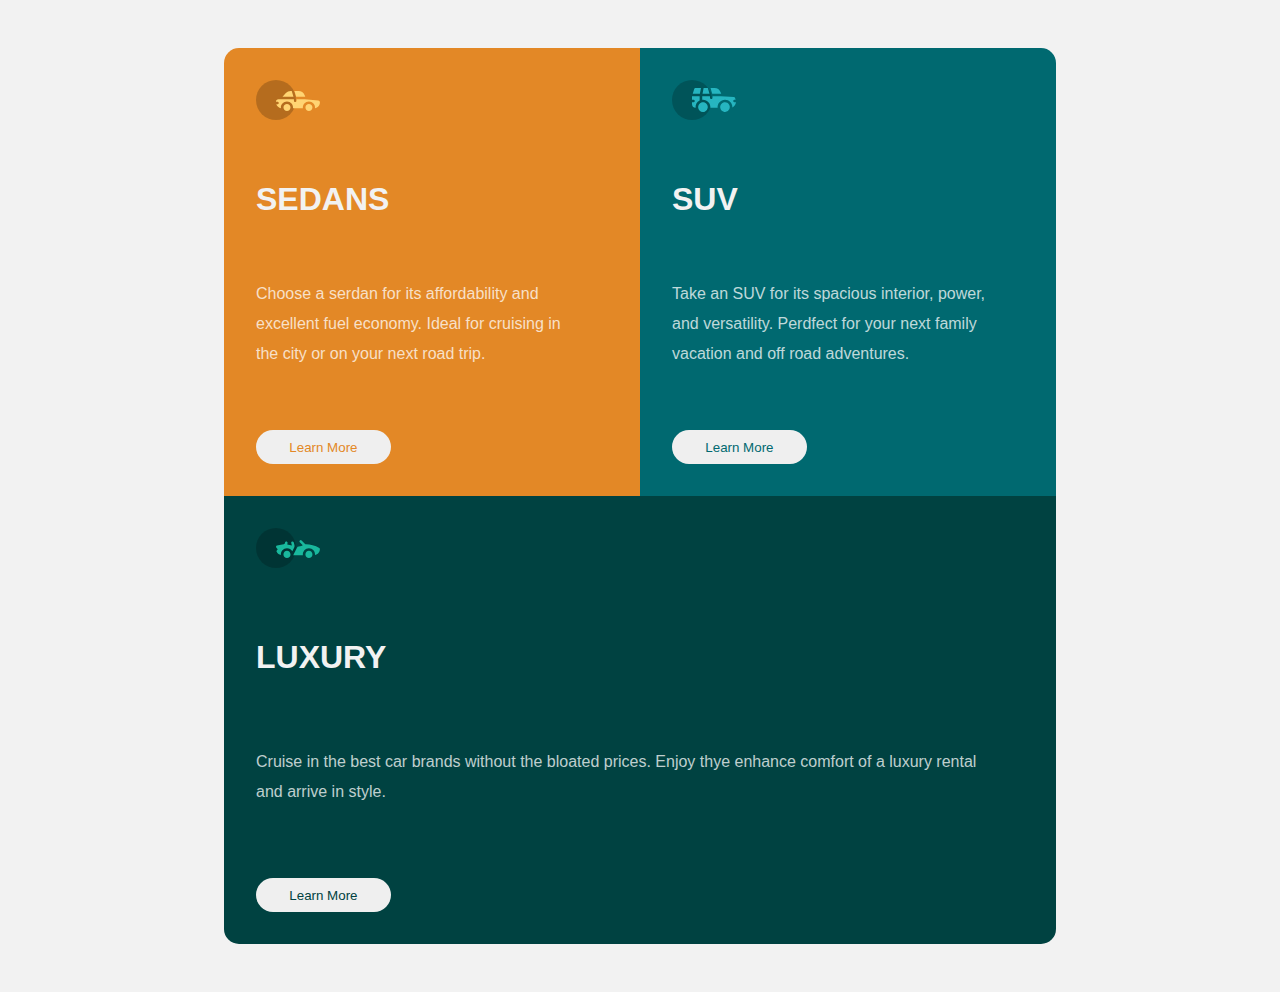
==== Layout-task/FlexBoxCard/index.html @ 5d3fbfa5 "FlexBox cards layout fully responsive" ====
<!DOCTYPE html>
<html lang="en">

<head>
  <meta charset="UTF-8">
  <meta http-equiv="X-UA-Compatible" content="IE=edge">
  <meta name="viewport" content="width=device-width, initial-scale=1.0">
  <title>Flex Box Card</title>
  <link rel="stylesheet" href="style.css">
  <link rel="preconnect" href="https://fonts.googleapis.com">

</head>

<body>
  <main>
    <div class="first-card">
      <img src="./Flexbox-tools/Copy of icon-sedans.svg" alt="serdan icon">
      <h1>SEDANS</h1>
      <p>
        Choose a serdan for its affordability and excellent fuel economy. Ideal for cruising in the city or on your next
        road trip.
      </p>
      <button>
        Learn More
      </button>

    </div>
    <div class="second-card">
      <img src="./Flexbox-tools/Copy of icon-suvs.svg" alt="suv icon">
      <h1>SUV</h1>
      <p>
        Take an SUV for its spacious interior, power, and versatility. Perdfect for your next family vacation and off
        road adventures.
      </p>
      <button>
        Learn More
      </button>

    </div>
    <div class="third-card">
      <img src="./Flexbox-tools/Copy of icon-luxury.svg" alt="luxury icon">
      <h1>LUXURY</h1>
      <p>
        Cruise in the best car brands without the bloated prices. Enjoy thye enhance comfort of a luxury rental and
        arrive in style.
      </p>
      <button>
        Learn More
      </button>

    </div>

  </main>


</body>

</html>
---- Layout-task/FlexBoxCard/style.css ----
:root {
  --BrightOrange: hsl(31, 77%, 52%);
  --DaryCyan: hsl(184, 100%, 22%);
  --VeryDarkCyan: hsl(179, 100%, 13%);
  --paragraph-TW: hsla(0, 0%, 100%, 0.75);
  --Background-heading-button-VLG: hsl(0, 0%, 95%);
}
* {
  margin: 0;
  padding: 0;
  box-sizing: border-box;
  font-family: "Lexend Deca", sans-serif;
}

/* typography */

h1 {
  color: var(--Background-heading-button-VLG);
}

p {
  color: var(--paragraph-TW);
  line-height: 30px;
  padding-right: 2em;
}

/* body */

body {
  background: var(--Background-heading-button-VLG);
  padding: 3em 14em;
  min-width: 667px;
}

/* main */

main {
  margin: auto;
  display: flex;
  flex-wrap: wrap;
  justify-content: center;
  align-items: center;
}

/* cards */

div {
  flex: 1 1 300px;
  height: 28rem;
  padding: 2rem;
  background: yellow;
  display: flex;
  flex-direction: column;
  justify-content: space-between;
  align-items: baseline;
}

/* first card */

.first-card {
  background: var(--BrightOrange);
  border-radius: 15px 0 0 0;
}

/* second card */

.second-card {
  background: var(--DaryCyan);
  border-radius: 0 15px 0 0;
}

/* .third card */

.third-card {
  background: var(--VeryDarkCyan);
  border-radius: 0 0 15px 15px;
}

/* button */

button {
  padding: 0.7em 2.5em;
  border-radius: 30px;
  border: none;
}

/* first card button */

.first-card button {
  color: var(--BrightOrange);
  transition: 0.3s;
}

.first-card button:hover {
  background: hsl(31, 100%, 66%);
  color: var(--Background-heading-button-VLG);
}
/* second card button */

.second-card button {
  color: var(--DaryCyan);
  transition: 0.3s;
}

.second-card button:hover {
  background: hsl(184, 100%, 31%);
  color: var(--Background-heading-button-VLG);
}
/* first card button */

.first-card button {
  color: var(--BrightOrange);
  transition: 0.3s;
}

.first-card button:hover {
  background: hsl(31, 100%, 66%);
  color: var(--Background-heading-button-VLG);
}
/* third card button */

.third-card button {
  color: var(--VeryDarkCyan);
  transition: 0.3s;
}

.third-card button:hover {
  background: hsl(179, 100%, 25%);
  color: var(--Background-heading-button-VLG);
}

/* desktop */

@media (min-width: 1348px) {
  body {
    height: 100vh;
   display: flex;
   justify-content: center;
   align-items: center;
  }

  .first-card {
    border-radius: 15px 0 0 15px;
  }

  .second-card {
    border-radius: 0 0 0 0;
  }

  .third-card {
    border-radius: 0 15px 15px 0;
  }
}

/* mobile */

@media (max-width: 1047px) {
  .first-card {
    border-radius: 15px 15px 0 0;
  }
  .second-card {
    border-radius: 0 0 0 0;
  }
  .third-card {
    border-radius: 0 0 15px 15px;
  }
}
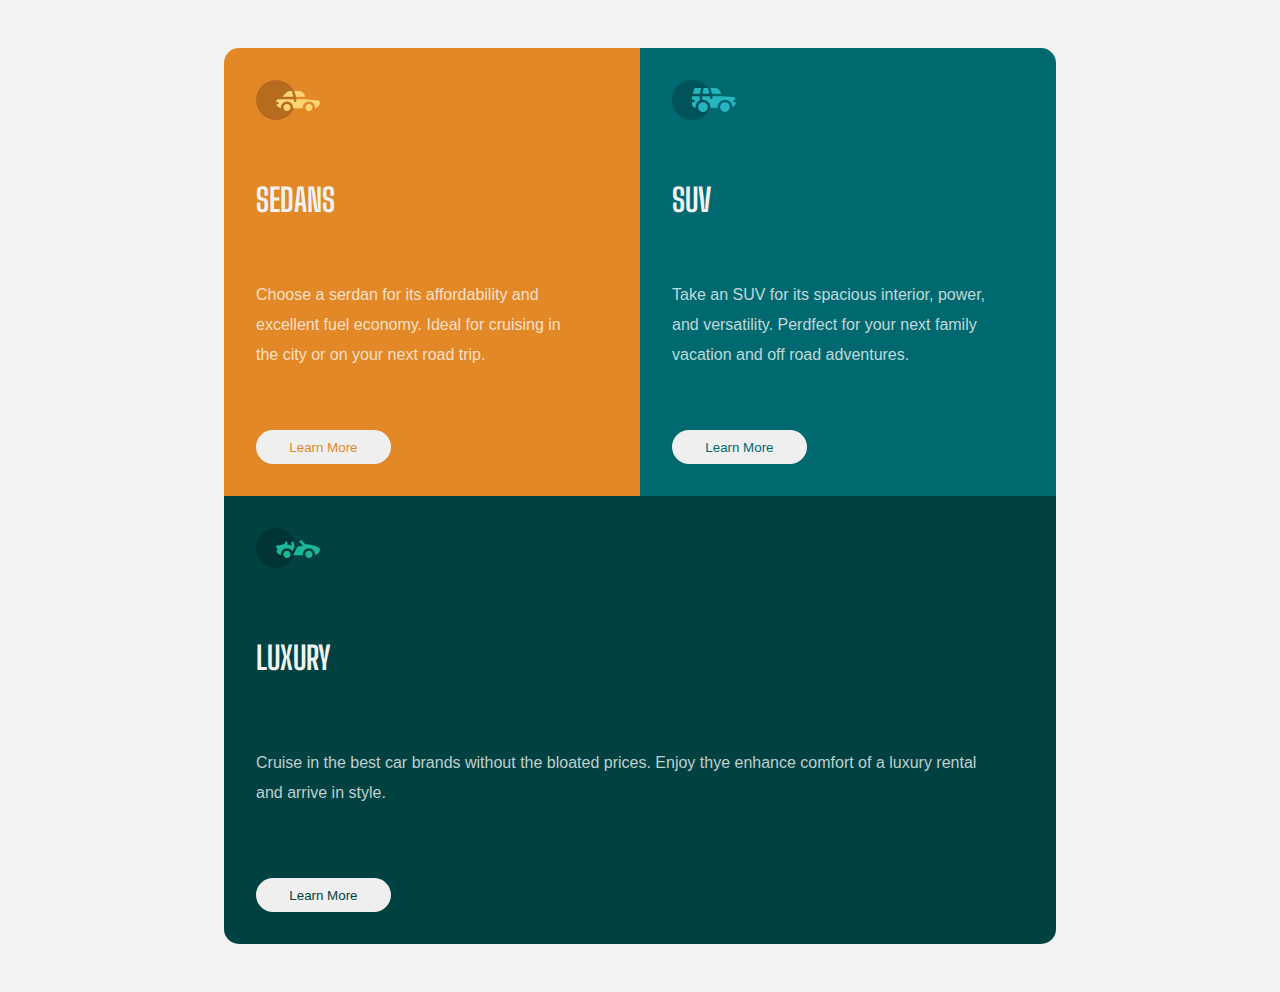
==== commit 017b0197: "Added new font from google font" ====
--- a/Layout-task/FlexBoxCard/index.html
+++ b/Layout-task/FlexBoxCard/index.html
@@ -8,6 +8,8 @@
   <title>Flex Box Card</title>
   <link rel="stylesheet" href="style.css">
   <link rel="preconnect" href="https://fonts.googleapis.com">
+
+  <link href="https://fonts.googleapis.com/css2?family=Big+Shoulders+Display:wght@700&display=swap" rel="stylesheet">
 
 </head>
 
--- a/Layout-task/FlexBoxCard/style.css
+++ b/Layout-task/FlexBoxCard/style.css
@@ -10,12 +10,13 @@
   padding: 0;
   box-sizing: border-box;
   font-family: "Lexend Deca", sans-serif;
-}
+ }
 
 /* typography */
 
 h1 {
   color: var(--Background-heading-button-VLG);
+  font-family: 'Big Shoulders Display', cursive;
 }
 
 p {
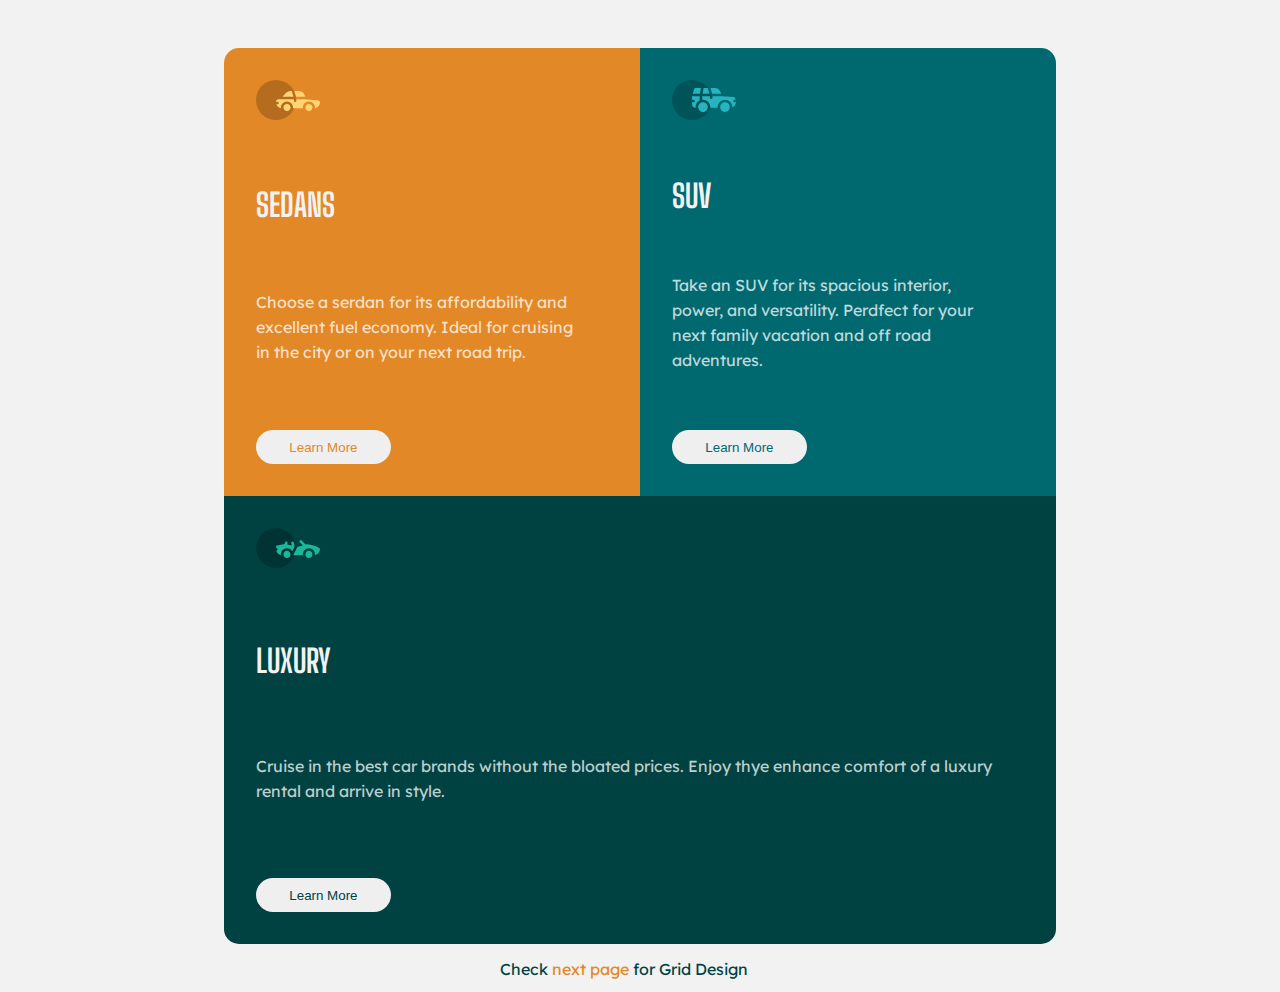
==== commit 813a1e38: "new cahnges added. new file added. new button added. new link added" ====
--- a/Layout-task/FlexBoxCard/index.html
+++ b/Layout-task/FlexBoxCard/index.html
@@ -9,7 +9,12 @@
   <link rel="stylesheet" href="style.css">
   <link rel="preconnect" href="https://fonts.googleapis.com">
 
-  <link href="https://fonts.googleapis.com/css2?family=Big+Shoulders+Display:wght@700&display=swap" rel="stylesheet">
+  <link rel="preconnect" href="https://fonts.googleapis.com">
+  <link rel="preconnect" href="https://fonts.gstatic.com" crossorigin>
+  <link href="https://fonts.googleapis.com/css2?family=Big+Shoulders+Display:wght@400;700&display=swap" rel="stylesheet">
+  <link rel="preconnect" href="https://fonts.googleapis.com">
+  <link rel="preconnect" href="https://fonts.gstatic.com" crossorigin>
+  <link href="https://fonts.googleapis.com/css2?family=Lexend+Deca:wght@300;400&display=swap" rel="stylesheet">
 
 </head>
 
@@ -54,6 +59,10 @@
 
   </main>
 
+ <footer>
+ 
+  <p>Check <a href="../grid-template/grid.html">next page</a> for Grid Design</p>
+ </footer>
 
 </body>
 
--- a/Layout-task/FlexBoxCard/style.css
+++ b/Layout-task/FlexBoxCard/style.css
@@ -9,8 +9,7 @@
   margin: 0;
   padding: 0;
   box-sizing: border-box;
-  font-family: "Lexend Deca", sans-serif;
- }
+}
 
 /* typography */
 
@@ -21,8 +20,19 @@
 
 p {
   color: var(--paragraph-TW);
-  line-height: 30px;
+  line-height: 25px;
   padding-right: 2em;
+  font-family: 'Lexend Deca', sans-serif;
+}
+
+footer p {
+  color: var(--VeryDarkCyan);
+  font-weight: 400;
+}
+
+a{
+  text-decoration: none;
+  color: var(--BrightOrange);
 }
 
 /* body */
@@ -31,6 +41,7 @@
   background: var(--Background-heading-button-VLG);
   padding: 3em 14em;
   min-width: 667px;
+  position: relative;
 }
 
 /* main */
@@ -41,6 +52,13 @@
   flex-wrap: wrap;
   justify-content: center;
   align-items: center;
+}
+
+footer {
+  position: absolute;
+  bottom: 10px;
+  left: 50%;
+  transform: translateX(-50%);
 }
 
 /* cards */
@@ -135,9 +153,9 @@
 @media (min-width: 1348px) {
   body {
     height: 100vh;
-   display: flex;
-   justify-content: center;
-   align-items: center;
+    display: flex;
+    justify-content: center;
+    align-items: center;
   }
 
   .first-card {
